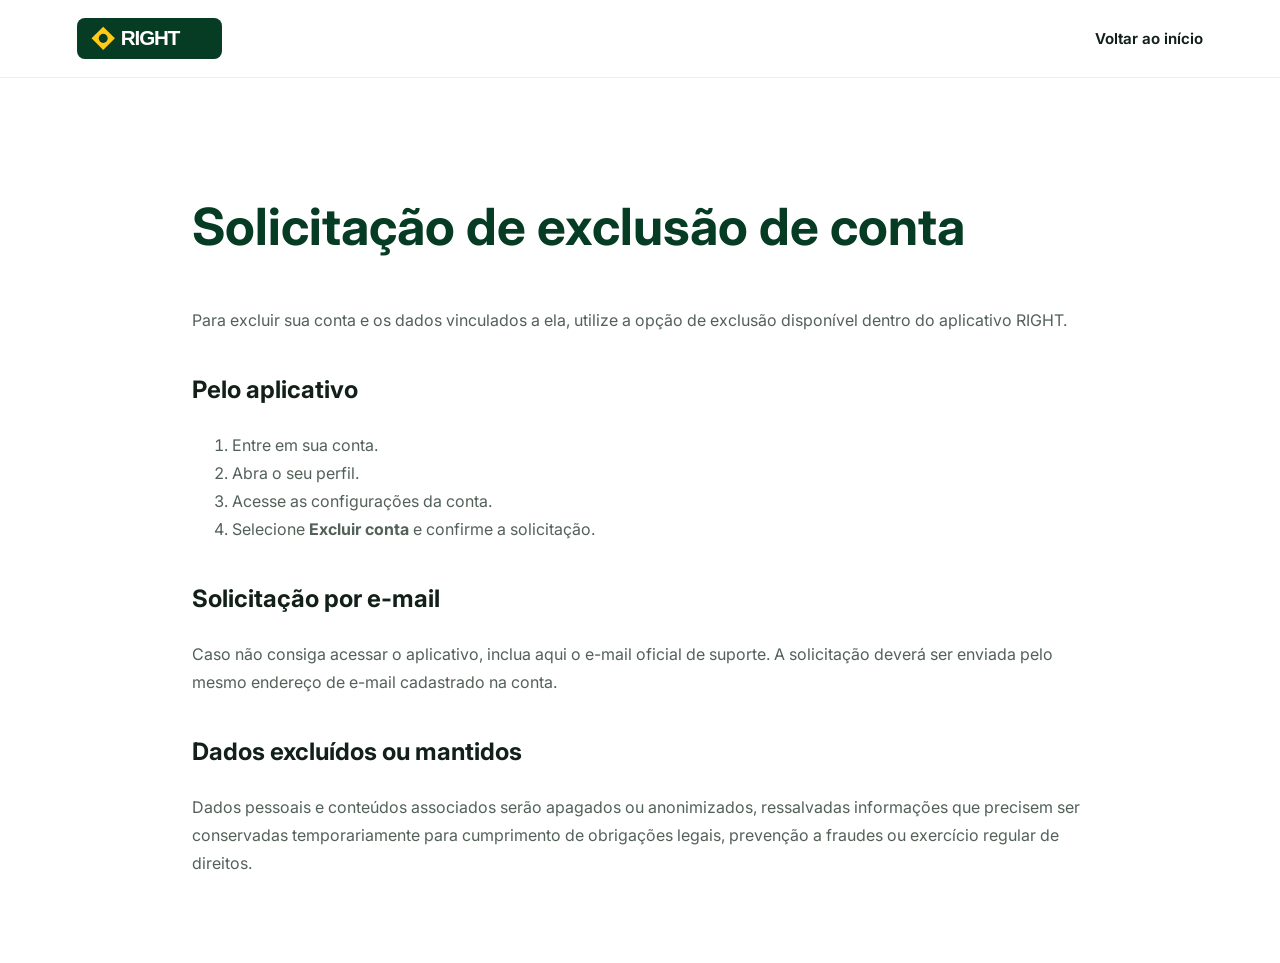
==== excluir-conta.html @ 095d3797 "Add files via upload" ====
<!DOCTYPE html>
<html lang="pt-BR">
<head>
  <meta charset="UTF-8"><meta name="viewport" content="width=device-width,initial-scale=1">
  <title>Excluir conta — RIGHT</title>
  <link rel="stylesheet" href="style.css">
</head>
<body>
<header class="header">
  <a class="brand" href="index.html"><img src="assets/logo-right.svg" alt="RIGHT"></a>
  <nav class="nav" style="display:flex"><a href="index.html">Voltar ao início</a></nav>
</header>
<main class="legal-page">
  <h1>Solicitação de exclusão de conta</h1>
  <p>Para excluir sua conta e os dados vinculados a ela, utilize a opção de exclusão disponível dentro do aplicativo RIGHT.</p>

  <h2>Pelo aplicativo</h2>
  <ol>
    <li>Entre em sua conta.</li>
    <li>Abra o seu perfil.</li>
    <li>Acesse as configurações da conta.</li>
    <li>Selecione <strong>Excluir conta</strong> e confirme a solicitação.</li>
  </ol>

  <h2>Solicitação por e-mail</h2>
  <p>Caso não consiga acessar o aplicativo, inclua aqui o e-mail oficial de suporte. A solicitação deverá ser enviada pelo mesmo endereço de e-mail cadastrado na conta.</p>

  <h2>Dados excluídos ou mantidos</h2>
  <p>Dados pessoais e conteúdos associados serão apagados ou anonimizados, ressalvadas informações que precisem ser conservadas temporariamente para cumprimento de obrigações legais, prevenção a fraudes ou exercício regular de direitos.</p>
</main>
</body>
</html>
---- style.css ----
@import url('https://fonts.googleapis.com/css2?family=Inter:wght@400;500;600;700;800;900&display=swap');

:root {
  --green-950: #031f14;
  --green-900: #063b24;
  --green-800: #075c34;
  --green-700: #087443;
  --green-500: #16a05d;
  --yellow: #ffcb19;
  --yellow-soft: #fff4b8;
  --white: #ffffff;
  --off-white: #f6f8f4;
  --text: #122019;
  --muted: #627068;
  --border: #dfe8e1;
  --shadow: 0 20px 60px rgba(3, 59, 36, .14);
}

* { box-sizing: border-box; }

html {
  scroll-behavior: smooth;
  scroll-padding-top: 78px;
}

body {
  margin: 0;
  font-family: 'Inter', Arial, sans-serif;
  color: var(--text);
  background: var(--white);
}

a { color: inherit; text-decoration: none; }

.header {
  height: 78px;
  padding: 0 clamp(22px, 6vw, 90px);
  display: flex;
  align-items: center;
  justify-content: space-between;
  background: rgba(255,255,255,.94);
  backdrop-filter: blur(14px);
  border-bottom: 1px solid rgba(6,59,36,.08);
  position: sticky;
  top: 0;
  z-index: 30;
}

.brand img, .footer-brand img {
  display: block;
  width: 145px;
  height: auto;
}

.nav {
  display: flex;
  align-items: center;
  gap: 30px;
  font-size: .94rem;
  font-weight: 650;
}

.nav a:hover { color: var(--green-700); }

.nav-download {
  padding: 12px 19px;
  border-radius: 10px;
  background: var(--green-800);
  color: white !important;
}

.menu-button {
  display: none;
  border: 0;
  background: transparent;
  padding: 8px;
}

.menu-button span {
  width: 25px;
  height: 3px;
  margin: 4px;
  display: block;
  border-radius: 3px;
  background: var(--green-900);
}

.hero {
  min-height: calc(100vh - 78px);
  padding: 75px clamp(22px, 7vw, 110px);
  display: grid;
  grid-template-columns: 1.05fr .95fr;
  align-items: center;
  gap: 60px;
  overflow: hidden;
  background:
    radial-gradient(circle at 80% 28%, rgba(255,203,25,.24), transparent 30%),
    linear-gradient(135deg, #f8fbf6 0%, #ffffff 45%, #edf7ef 100%);
}

.tag, .eyebrow {
  display: inline-flex;
  color: var(--green-800);
  font-size: .75rem;
  font-weight: 850;
  letter-spacing: 1.5px;
  text-transform: uppercase;
}

.tag {
  padding: 8px 12px;
  border: 1px solid rgba(8,116,67,.16);
  border-radius: 999px;
  background: rgba(22,160,93,.08);
}

.hero h1 {
  max-width: 720px;
  margin: 22px 0 20px;
  font-size: clamp(2.7rem, 5.5vw, 5rem);
  line-height: .99;
  letter-spacing: -.055em;
  color: var(--green-950);
}

.hero-content > p {
  max-width: 650px;
  font-size: clamp(1rem, 1.5vw, 1.2rem);
  line-height: 1.7;
  color: var(--muted);
}

.hero-actions {
  display: flex;
  gap: 14px;
  flex-wrap: wrap;
  margin-top: 30px;
}

.button {
  min-height: 52px;
  padding: 0 24px;
  display: inline-flex;
  align-items: center;
  justify-content: center;
  gap: 10px;
  border-radius: 11px;
  font-weight: 780;
  transition: transform .2s, box-shadow .2s, background .2s;
}

.button:hover {
  transform: translateY(-2px);
  box-shadow: 0 10px 25px rgba(3,59,36,.18);
}

.button-primary {
  background: var(--green-800);
  color: white;
}

.button-secondary {
  border: 1px solid var(--border);
  background: white;
  color: var(--green-900);
}

.button-white {
  margin-top: 15px;
  color: var(--green-900);
  background: white;
}

.android-icon {
  color: var(--yellow);
  transform: rotate(45deg);
}

.download-note {
  margin-top: 15px;
  font-size: .78rem !important;
  line-height: 1.5 !important;
  color: #7d8982 !important;
}

.hero-stats {
  margin-top: 38px;
  display: flex;
  gap: 34px;
}

.hero-stats div {
  display: flex;
  flex-direction: column;
  gap: 4px;
}

.hero-stats strong {
  font-size: 1.05rem;
  color: var(--green-900);
}

.hero-stats span {
  font-size: .78rem;
  color: var(--muted);
}

.phone-area {
  min-height: 580px;
  display: flex;
  align-items: center;
  justify-content: center;
  position: relative;
}

.glow {
  width: 430px;
  height: 430px;
  position: absolute;
  border-radius: 50%;
  background: linear-gradient(135deg, var(--yellow), #7bd486);
  filter: blur(4px);
  opacity: .68;
}

.phone {
  width: min(310px, 76vw);
  height: 630px;
  position: relative;
  padding: 10px;
  border: 8px solid #10261b;
  border-radius: 46px;
  background: #111;
  box-shadow: 0 35px 75px rgba(3,31,20,.3);
  transform: rotate(3deg);
}

.phone-top {
  width: 110px;
  height: 21px;
  position: absolute;
  top: 9px;
  left: 50%;
  z-index: 4;
  transform: translateX(-50%);
  border-radius: 20px;
  background: #10261b;
}

.app-screen {
  height: 100%;
  overflow: hidden;
  border-radius: 31px;
  background: #f2f5f2;
}

.app-header {
  height: 59px;
  padding: 22px 15px 10px;
  display: flex;
  justify-content: space-between;
  align-items: center;
  color: var(--green-900);
  background: white;
  border-bottom: 1px solid #e7ece8;
  font-size: .65rem;
}

.mini-logo {
  font-size: 1rem;
  font-weight: 900;
  letter-spacing: -.5px;
}

.story-row {
  padding: 12px 10px;
  display: flex;
  gap: 12px;
  background: white;
  border-bottom: 1px solid #e4eae5;
}

.story-row div {
  display: flex;
  align-items: center;
  flex-direction: column;
  gap: 4px;
  font-size: .55rem;
}

.story-row span {
  width: 45px;
  height: 45px;
  display: grid;
  place-items: center;
  border: 3px solid var(--yellow);
  border-radius: 50%;
  color: white;
  background: var(--green-800);
  font-weight: 800;
}

.story-row small { font-size: .52rem; }

.post {
  margin-top: 8px;
  padding: 12px;
  background: white;
  font-size: .66rem;
}

.post-user {
  display: flex;
  align-items: center;
  gap: 8px;
}

.post-user > div:last-child {
  display: flex;
  flex-direction: column;
}

.post-user small { color: #7c8981; }

.avatar {
  width: 33px;
  height: 33px;
  display: grid;
  place-items: center;
  border-radius: 50%;
  color: white;
  background: var(--green-800);
  font-weight: 800;
}

.avatar.yellow {
  color: var(--green-950);
  background: var(--yellow);
}

.post-image {
  min-height: 160px;
  padding: 18px;
  display: flex;
  justify-content: center;
  align-items: center;
  flex-direction: column;
  border-radius: 9px;
  color: white;
  background: linear-gradient(145deg, #04703d, #03291a);
  overflow: hidden;
}

.post-image b { margin-top: 12px; font-size: .82rem; }

.flag-shape {
  width: 95px;
  height: 65px;
  transform: rotate(12deg);
  background: var(--yellow);
  clip-path: polygon(50% 0%, 100% 50%, 50% 100%, 0% 50%);
}

.post-actions {
  margin-top: 10px;
  color: #526159;
  font-size: .57rem;
}

.small-post { padding-bottom: 20px; }

.bottom-nav {
  width: 100%;
  position: absolute;
  bottom: 10px;
  left: 0;
  padding: 13px 25px;
  color: var(--green-900);
  background: white;
  border-top: 1px solid #e0e7e2;
  text-align: center;
}

.section {
  padding: 105px clamp(22px, 7vw, 110px);
}

.intro { text-align: center; }

.section h2, .community-section h2, .download-section h2 {
  margin: 14px auto 18px;
  max-width: 820px;
  font-size: clamp(2rem, 4vw, 3.4rem);
  line-height: 1.1;
  letter-spacing: -.04em;
}

.section-lead {
  max-width: 710px;
  margin: 0 auto;
  color: var(--muted);
  line-height: 1.7;
}

.feature-grid {
  max-width: 1200px;
  margin: 55px auto 0;
  display: grid;
  grid-template-columns: repeat(3, 1fr);
  gap: 20px;
  text-align: left;
}

.feature-card {
  padding: 28px;
  border: 1px solid var(--border);
  border-radius: 18px;
  background: white;
  box-shadow: 0 8px 35px rgba(3,59,36,.05);
}

.feature-card:hover {
  transform: translateY(-4px);
  box-shadow: var(--shadow);
  transition: .2s;
}

.feature-icon {
  width: 47px;
  height: 47px;
  display: grid;
  place-items: center;
  border-radius: 13px;
  color: var(--green-900);
  background: var(--yellow-soft);
  font-size: 1.4rem;
}

.feature-card h3 { margin: 19px 0 10px; }

.feature-card p {
  margin: 0;
  color: var(--muted);
  line-height: 1.65;
  font-size: .92rem;
}

.community-section {
  padding: 105px clamp(22px, 8vw, 130px);
  display: grid;
  grid-template-columns: 1.05fr .95fr;
  align-items: center;
  gap: 70px;
  color: white;
  background: var(--green-950);
}

.eyebrow.light { color: var(--yellow); }

.community-section h2 { margin-left: 0; }

.community-copy p, .community-copy li {
  color: #c8d7ce;
  line-height: 1.7;
}

.community-copy ul {
  padding: 0;
  list-style: none;
}

.community-copy li {
  margin: 13px 0;
}

.community-copy li::before {
  content: "✓";
  margin-right: 10px;
  color: var(--yellow);
  font-weight: 900;
}

.community-art {
  min-height: 430px;
  position: relative;
}

.circle {
  position: absolute;
  display: grid;
  place-items: center;
  border: 4px solid rgba(255,255,255,.85);
  border-radius: 50%;
  color: white;
  background: var(--green-700);
  box-shadow: 0 0 0 11px rgba(255,255,255,.06);
  font-weight: 850;
}

.circle-main {
  width: 180px;
  height: 180px;
  top: 125px;
  left: calc(50% - 90px);
  color: var(--green-950);
  background: var(--yellow);
  font-size: 1.55rem;
  border-color: white;
}

.circle-1 { width: 90px; height: 90px; top: 10px; left: 25%; }
.circle-2 { width: 110px; height: 110px; top: 45px; right: 3%; }
.circle-3 { width: 100px; height: 100px; bottom: 15px; left: 8%; }
.circle-4 { width: 82px; height: 82px; bottom: 28px; right: 12%; }

.safety { background: var(--off-white); }

.safety-box {
  max-width: 1100px;
  margin: auto;
  padding: 50px;
  display: grid;
  grid-template-columns: 1fr auto;
  gap: 50px;
  align-items: center;
  border: 1px solid var(--border);
  border-radius: 25px;
  background: white;
  box-shadow: var(--shadow);
}

.safety-box h2 {
  margin: 13px 0;
  max-width: 700px;
}

.safety-box p {
  max-width: 720px;
  color: var(--muted);
  line-height: 1.7;
}

.shield {
  width: 130px;
  height: 150px;
  display: grid;
  place-items: center;
  color: var(--green-950);
  background: var(--yellow);
  font-size: 3rem;
  font-weight: 900;
  clip-path: polygon(50% 0%, 92% 15%, 86% 70%, 50% 100%, 14% 70%, 8% 15%);
}

.download-section {
  padding: 100px 22px;
  text-align: center;
  color: white;
  background:
    radial-gradient(circle at 20% 30%, rgba(255,203,25,.20), transparent 30%),
    linear-gradient(135deg, var(--green-800), var(--green-950));
}

.download-section p { color: #d8e4dc; }

.download-content small {
  display: block;
  margin-top: 16px;
  color: #aebeb4;
}

footer {
  padding: 45px clamp(22px, 7vw, 110px) 25px;
  display: grid;
  grid-template-columns: 1fr auto;
  align-items: start;
  gap: 35px;
  color: #617068;
  background: white;
}

.footer-brand p { font-size: .85rem; }

.footer-links {
  display: flex;
  gap: 20px;
  flex-wrap: wrap;
  font-size: .83rem;
  font-weight: 650;
}

.copyright {
  grid-column: 1 / -1;
  padding-top: 20px;
  border-top: 1px solid var(--border);
  font-size: .75rem;
}

.legal-page {
  min-height: calc(100vh - 78px);
  padding: 70px clamp(22px, 15vw, 240px);
  line-height: 1.75;
}

.legal-page h1 {
  color: var(--green-900);
  font-size: clamp(2rem, 5vw, 3.2rem);
}

.legal-page h2 { margin-top: 35px; }
.legal-page p, .legal-page li { color: #536159; }

@media (max-width: 900px) {
  .menu-button { display: block; }

  .nav {
    display: none;
    position: absolute;
    top: 77px;
    left: 0;
    right: 0;
    padding: 22px;
    flex-direction: column;
    align-items: stretch;
    gap: 16px;
    background: white;
    border-bottom: 1px solid var(--border);
    box-shadow: 0 12px 25px rgba(3,59,36,.08);
  }

  .nav.open { display: flex; }

  .hero {
    grid-template-columns: 1fr;
    padding-top: 55px;
    text-align: center;
  }

  .hero h1, .hero-content > p { margin-left: auto; margin-right: auto; }
  .hero-actions, .hero-stats { justify-content: center; }

  .phone-area { min-height: 690px; }

  .feature-grid { grid-template-columns: repeat(2, 1fr); }

  .community-section {
    grid-template-columns: 1fr;
    text-align: center;
  }

  .community-section h2 { margin-left: auto; }
  .community-copy ul { display: inline-block; text-align: left; }
  .community-art { width: min(500px, 100%); margin: auto; }
}

@media (max-width: 600px) {
  .header { height: 70px; padding: 0 18px; }
  .brand img { width: 125px; }
  .nav { top: 69px; }

  .hero {
    min-height: auto;
    padding: 50px 20px 70px;
  }

  .hero h1 { font-size: 2.65rem; }
  .hero-actions { flex-direction: column; }
  .button { width: 100%; }

  .hero-stats { gap: 17px; }
  .hero-stats span { font-size: .68rem; }

  .phone-area { min-height: 620px; }
  .phone { height: 585px; }

  .section { padding: 75px 20px; }
  .feature-grid { grid-template-columns: 1fr; }

  .community-section { padding: 75px 20px; }
  .community-art { min-height: 360px; }
  .circle-main { width: 145px; height: 145px; left: calc(50% - 72px); }
  .circle-2 { right: 0; }
  .circle-3 { left: 0; }

  .safety-box {
    padding: 30px 24px;
    grid-template-columns: 1fr;
    text-align: center;
  }

  .shield { margin: auto; }

  footer { grid-template-columns: 1fr; text-align: center; }
  .footer-brand img { margin: auto; }
  .footer-links { justify-content: center; }
}
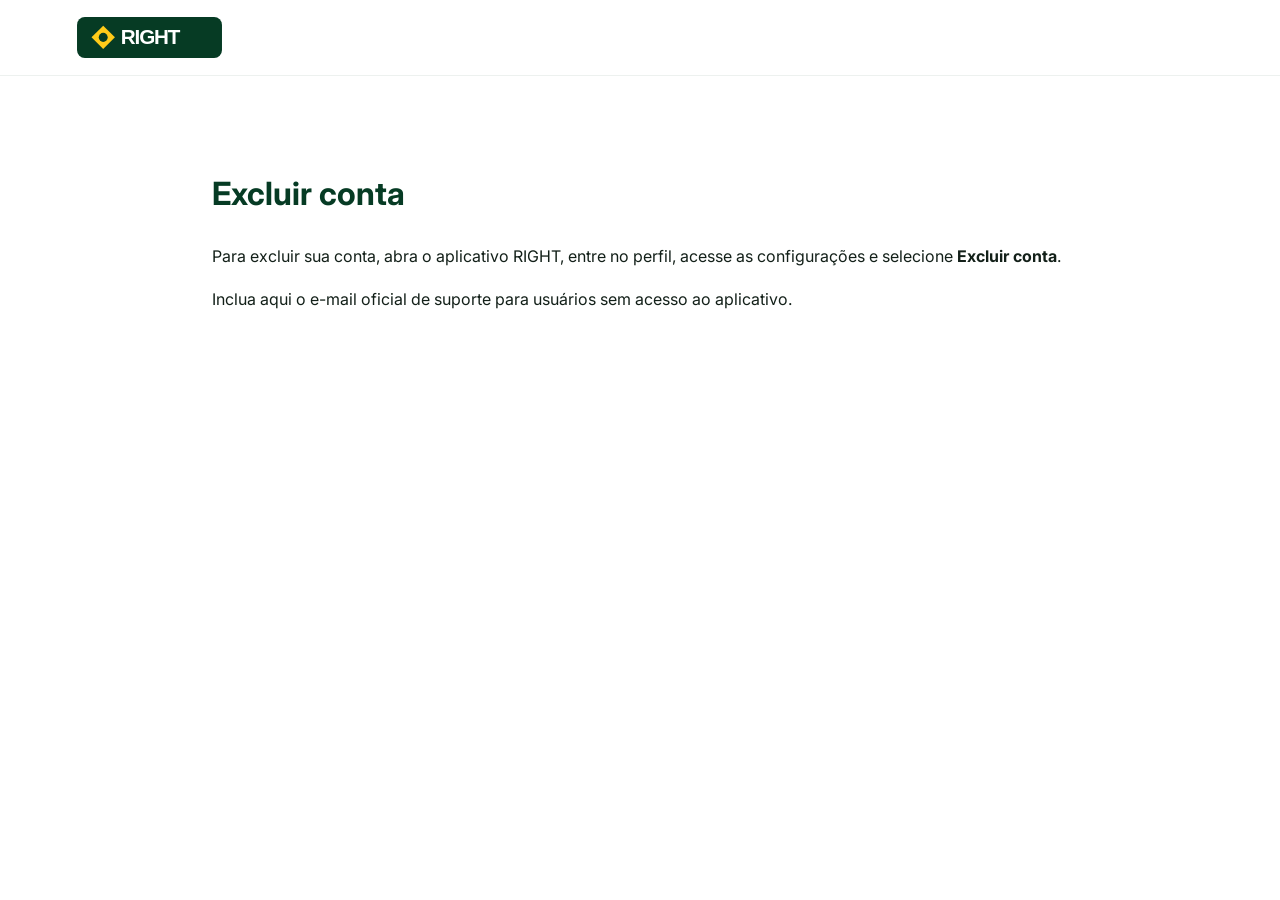
==== commit f7d2bf63: "Add files via upload" ====
--- a/excluir-conta.html
+++ b/excluir-conta.html
@@ -1,32 +1 @@
-<!DOCTYPE html>
-<html lang="pt-BR">
-<head>
-  <meta charset="UTF-8"><meta name="viewport" content="width=device-width,initial-scale=1">
-  <title>Excluir conta — RIGHT</title>
-  <link rel="stylesheet" href="style.css">
-</head>
-<body>
-<header class="header">
-  <a class="brand" href="index.html"><img src="assets/logo-right.svg" alt="RIGHT"></a>
-  <nav class="nav" style="display:flex"><a href="index.html">Voltar ao início</a></nav>
-</header>
-<main class="legal-page">
-  <h1>Solicitação de exclusão de conta</h1>
-  <p>Para excluir sua conta e os dados vinculados a ela, utilize a opção de exclusão disponível dentro do aplicativo RIGHT.</p>
-
-  <h2>Pelo aplicativo</h2>
-  <ol>
-    <li>Entre em sua conta.</li>
-    <li>Abra o seu perfil.</li>
-    <li>Acesse as configurações da conta.</li>
-    <li>Selecione <strong>Excluir conta</strong> e confirme a solicitação.</li>
-  </ol>
-
-  <h2>Solicitação por e-mail</h2>
-  <p>Caso não consiga acessar o aplicativo, inclua aqui o e-mail oficial de suporte. A solicitação deverá ser enviada pelo mesmo endereço de e-mail cadastrado na conta.</p>
-
-  <h2>Dados excluídos ou mantidos</h2>
-  <p>Dados pessoais e conteúdos associados serão apagados ou anonimizados, ressalvadas informações que precisem ser conservadas temporariamente para cumprimento de obrigações legais, prevenção a fraudes ou exercício regular de direitos.</p>
-</main>
-</body>
-</html>
+<!doctype html><html lang="pt-BR"><head><meta charset="utf-8"><meta name="viewport" content="width=device-width,initial-scale=1"><link rel="stylesheet" href="style.css"></head><body><header><a class="logo" href="index.html"><img src="assets/logo-right.svg"></a></header><main class="legal"><h1>Excluir conta</h1><p>Para excluir sua conta, abra o aplicativo RIGHT, entre no perfil, acesse as configurações e selecione <b>Excluir conta</b>.</p><p>Inclua aqui o e-mail oficial de suporte para usuários sem acesso ao aplicativo.</p></main></body></html>
--- a/style.css
+++ b/style.css
@@ -1,696 +1 @@
-@import url('https://fonts.googleapis.com/css2?family=Inter:wght@400;500;600;700;800;900&display=swap');
-
-:root {
-  --green-950: #031f14;
-  --green-900: #063b24;
-  --green-800: #075c34;
-  --green-700: #087443;
-  --green-500: #16a05d;
-  --yellow: #ffcb19;
-  --yellow-soft: #fff4b8;
-  --white: #ffffff;
-  --off-white: #f6f8f4;
-  --text: #122019;
-  --muted: #627068;
-  --border: #dfe8e1;
-  --shadow: 0 20px 60px rgba(3, 59, 36, .14);
-}
-
-* { box-sizing: border-box; }
-
-html {
-  scroll-behavior: smooth;
-  scroll-padding-top: 78px;
-}
-
-body {
-  margin: 0;
-  font-family: 'Inter', Arial, sans-serif;
-  color: var(--text);
-  background: var(--white);
-}
-
-a { color: inherit; text-decoration: none; }
-
-.header {
-  height: 78px;
-  padding: 0 clamp(22px, 6vw, 90px);
-  display: flex;
-  align-items: center;
-  justify-content: space-between;
-  background: rgba(255,255,255,.94);
-  backdrop-filter: blur(14px);
-  border-bottom: 1px solid rgba(6,59,36,.08);
-  position: sticky;
-  top: 0;
-  z-index: 30;
-}
-
-.brand img, .footer-brand img {
-  display: block;
-  width: 145px;
-  height: auto;
-}
-
-.nav {
-  display: flex;
-  align-items: center;
-  gap: 30px;
-  font-size: .94rem;
-  font-weight: 650;
-}
-
-.nav a:hover { color: var(--green-700); }
-
-.nav-download {
-  padding: 12px 19px;
-  border-radius: 10px;
-  background: var(--green-800);
-  color: white !important;
-}
-
-.menu-button {
-  display: none;
-  border: 0;
-  background: transparent;
-  padding: 8px;
-}
-
-.menu-button span {
-  width: 25px;
-  height: 3px;
-  margin: 4px;
-  display: block;
-  border-radius: 3px;
-  background: var(--green-900);
-}
-
-.hero {
-  min-height: calc(100vh - 78px);
-  padding: 75px clamp(22px, 7vw, 110px);
-  display: grid;
-  grid-template-columns: 1.05fr .95fr;
-  align-items: center;
-  gap: 60px;
-  overflow: hidden;
-  background:
-    radial-gradient(circle at 80% 28%, rgba(255,203,25,.24), transparent 30%),
-    linear-gradient(135deg, #f8fbf6 0%, #ffffff 45%, #edf7ef 100%);
-}
-
-.tag, .eyebrow {
-  display: inline-flex;
-  color: var(--green-800);
-  font-size: .75rem;
-  font-weight: 850;
-  letter-spacing: 1.5px;
-  text-transform: uppercase;
-}
-
-.tag {
-  padding: 8px 12px;
-  border: 1px solid rgba(8,116,67,.16);
-  border-radius: 999px;
-  background: rgba(22,160,93,.08);
-}
-
-.hero h1 {
-  max-width: 720px;
-  margin: 22px 0 20px;
-  font-size: clamp(2.7rem, 5.5vw, 5rem);
-  line-height: .99;
-  letter-spacing: -.055em;
-  color: var(--green-950);
-}
-
-.hero-content > p {
-  max-width: 650px;
-  font-size: clamp(1rem, 1.5vw, 1.2rem);
-  line-height: 1.7;
-  color: var(--muted);
-}
-
-.hero-actions {
-  display: flex;
-  gap: 14px;
-  flex-wrap: wrap;
-  margin-top: 30px;
-}
-
-.button {
-  min-height: 52px;
-  padding: 0 24px;
-  display: inline-flex;
-  align-items: center;
-  justify-content: center;
-  gap: 10px;
-  border-radius: 11px;
-  font-weight: 780;
-  transition: transform .2s, box-shadow .2s, background .2s;
-}
-
-.button:hover {
-  transform: translateY(-2px);
-  box-shadow: 0 10px 25px rgba(3,59,36,.18);
-}
-
-.button-primary {
-  background: var(--green-800);
-  color: white;
-}
-
-.button-secondary {
-  border: 1px solid var(--border);
-  background: white;
-  color: var(--green-900);
-}
-
-.button-white {
-  margin-top: 15px;
-  color: var(--green-900);
-  background: white;
-}
-
-.android-icon {
-  color: var(--yellow);
-  transform: rotate(45deg);
-}
-
-.download-note {
-  margin-top: 15px;
-  font-size: .78rem !important;
-  line-height: 1.5 !important;
-  color: #7d8982 !important;
-}
-
-.hero-stats {
-  margin-top: 38px;
-  display: flex;
-  gap: 34px;
-}
-
-.hero-stats div {
-  display: flex;
-  flex-direction: column;
-  gap: 4px;
-}
-
-.hero-stats strong {
-  font-size: 1.05rem;
-  color: var(--green-900);
-}
-
-.hero-stats span {
-  font-size: .78rem;
-  color: var(--muted);
-}
-
-.phone-area {
-  min-height: 580px;
-  display: flex;
-  align-items: center;
-  justify-content: center;
-  position: relative;
-}
-
-.glow {
-  width: 430px;
-  height: 430px;
-  position: absolute;
-  border-radius: 50%;
-  background: linear-gradient(135deg, var(--yellow), #7bd486);
-  filter: blur(4px);
-  opacity: .68;
-}
-
-.phone {
-  width: min(310px, 76vw);
-  height: 630px;
-  position: relative;
-  padding: 10px;
-  border: 8px solid #10261b;
-  border-radius: 46px;
-  background: #111;
-  box-shadow: 0 35px 75px rgba(3,31,20,.3);
-  transform: rotate(3deg);
-}
-
-.phone-top {
-  width: 110px;
-  height: 21px;
-  position: absolute;
-  top: 9px;
-  left: 50%;
-  z-index: 4;
-  transform: translateX(-50%);
-  border-radius: 20px;
-  background: #10261b;
-}
-
-.app-screen {
-  height: 100%;
-  overflow: hidden;
-  border-radius: 31px;
-  background: #f2f5f2;
-}
-
-.app-header {
-  height: 59px;
-  padding: 22px 15px 10px;
-  display: flex;
-  justify-content: space-between;
-  align-items: center;
-  color: var(--green-900);
-  background: white;
-  border-bottom: 1px solid #e7ece8;
-  font-size: .65rem;
-}
-
-.mini-logo {
-  font-size: 1rem;
-  font-weight: 900;
-  letter-spacing: -.5px;
-}
-
-.story-row {
-  padding: 12px 10px;
-  display: flex;
-  gap: 12px;
-  background: white;
-  border-bottom: 1px solid #e4eae5;
-}
-
-.story-row div {
-  display: flex;
-  align-items: center;
-  flex-direction: column;
-  gap: 4px;
-  font-size: .55rem;
-}
-
-.story-row span {
-  width: 45px;
-  height: 45px;
-  display: grid;
-  place-items: center;
-  border: 3px solid var(--yellow);
-  border-radius: 50%;
-  color: white;
-  background: var(--green-800);
-  font-weight: 800;
-}
-
-.story-row small { font-size: .52rem; }
-
-.post {
-  margin-top: 8px;
-  padding: 12px;
-  background: white;
-  font-size: .66rem;
-}
-
-.post-user {
-  display: flex;
-  align-items: center;
-  gap: 8px;
-}
-
-.post-user > div:last-child {
-  display: flex;
-  flex-direction: column;
-}
-
-.post-user small { color: #7c8981; }
-
-.avatar {
-  width: 33px;
-  height: 33px;
-  display: grid;
-  place-items: center;
-  border-radius: 50%;
-  color: white;
-  background: var(--green-800);
-  font-weight: 800;
-}
-
-.avatar.yellow {
-  color: var(--green-950);
-  background: var(--yellow);
-}
-
-.post-image {
-  min-height: 160px;
-  padding: 18px;
-  display: flex;
-  justify-content: center;
-  align-items: center;
-  flex-direction: column;
-  border-radius: 9px;
-  color: white;
-  background: linear-gradient(145deg, #04703d, #03291a);
-  overflow: hidden;
-}
-
-.post-image b { margin-top: 12px; font-size: .82rem; }
-
-.flag-shape {
-  width: 95px;
-  height: 65px;
-  transform: rotate(12deg);
-  background: var(--yellow);
-  clip-path: polygon(50% 0%, 100% 50%, 50% 100%, 0% 50%);
-}
-
-.post-actions {
-  margin-top: 10px;
-  color: #526159;
-  font-size: .57rem;
-}
-
-.small-post { padding-bottom: 20px; }
-
-.bottom-nav {
-  width: 100%;
-  position: absolute;
-  bottom: 10px;
-  left: 0;
-  padding: 13px 25px;
-  color: var(--green-900);
-  background: white;
-  border-top: 1px solid #e0e7e2;
-  text-align: center;
-}
-
-.section {
-  padding: 105px clamp(22px, 7vw, 110px);
-}
-
-.intro { text-align: center; }
-
-.section h2, .community-section h2, .download-section h2 {
-  margin: 14px auto 18px;
-  max-width: 820px;
-  font-size: clamp(2rem, 4vw, 3.4rem);
-  line-height: 1.1;
-  letter-spacing: -.04em;
-}
-
-.section-lead {
-  max-width: 710px;
-  margin: 0 auto;
-  color: var(--muted);
-  line-height: 1.7;
-}
-
-.feature-grid {
-  max-width: 1200px;
-  margin: 55px auto 0;
-  display: grid;
-  grid-template-columns: repeat(3, 1fr);
-  gap: 20px;
-  text-align: left;
-}
-
-.feature-card {
-  padding: 28px;
-  border: 1px solid var(--border);
-  border-radius: 18px;
-  background: white;
-  box-shadow: 0 8px 35px rgba(3,59,36,.05);
-}
-
-.feature-card:hover {
-  transform: translateY(-4px);
-  box-shadow: var(--shadow);
-  transition: .2s;
-}
-
-.feature-icon {
-  width: 47px;
-  height: 47px;
-  display: grid;
-  place-items: center;
-  border-radius: 13px;
-  color: var(--green-900);
-  background: var(--yellow-soft);
-  font-size: 1.4rem;
-}
-
-.feature-card h3 { margin: 19px 0 10px; }
-
-.feature-card p {
-  margin: 0;
-  color: var(--muted);
-  line-height: 1.65;
-  font-size: .92rem;
-}
-
-.community-section {
-  padding: 105px clamp(22px, 8vw, 130px);
-  display: grid;
-  grid-template-columns: 1.05fr .95fr;
-  align-items: center;
-  gap: 70px;
-  color: white;
-  background: var(--green-950);
-}
-
-.eyebrow.light { color: var(--yellow); }
-
-.community-section h2 { margin-left: 0; }
-
-.community-copy p, .community-copy li {
-  color: #c8d7ce;
-  line-height: 1.7;
-}
-
-.community-copy ul {
-  padding: 0;
-  list-style: none;
-}
-
-.community-copy li {
-  margin: 13px 0;
-}
-
-.community-copy li::before {
-  content: "✓";
-  margin-right: 10px;
-  color: var(--yellow);
-  font-weight: 900;
-}
-
-.community-art {
-  min-height: 430px;
-  position: relative;
-}
-
-.circle {
-  position: absolute;
-  display: grid;
-  place-items: center;
-  border: 4px solid rgba(255,255,255,.85);
-  border-radius: 50%;
-  color: white;
-  background: var(--green-700);
-  box-shadow: 0 0 0 11px rgba(255,255,255,.06);
-  font-weight: 850;
-}
-
-.circle-main {
-  width: 180px;
-  height: 180px;
-  top: 125px;
-  left: calc(50% - 90px);
-  color: var(--green-950);
-  background: var(--yellow);
-  font-size: 1.55rem;
-  border-color: white;
-}
-
-.circle-1 { width: 90px; height: 90px; top: 10px; left: 25%; }
-.circle-2 { width: 110px; height: 110px; top: 45px; right: 3%; }
-.circle-3 { width: 100px; height: 100px; bottom: 15px; left: 8%; }
-.circle-4 { width: 82px; height: 82px; bottom: 28px; right: 12%; }
-
-.safety { background: var(--off-white); }
-
-.safety-box {
-  max-width: 1100px;
-  margin: auto;
-  padding: 50px;
-  display: grid;
-  grid-template-columns: 1fr auto;
-  gap: 50px;
-  align-items: center;
-  border: 1px solid var(--border);
-  border-radius: 25px;
-  background: white;
-  box-shadow: var(--shadow);
-}
-
-.safety-box h2 {
-  margin: 13px 0;
-  max-width: 700px;
-}
-
-.safety-box p {
-  max-width: 720px;
-  color: var(--muted);
-  line-height: 1.7;
-}
-
-.shield {
-  width: 130px;
-  height: 150px;
-  display: grid;
-  place-items: center;
-  color: var(--green-950);
-  background: var(--yellow);
-  font-size: 3rem;
-  font-weight: 900;
-  clip-path: polygon(50% 0%, 92% 15%, 86% 70%, 50% 100%, 14% 70%, 8% 15%);
-}
-
-.download-section {
-  padding: 100px 22px;
-  text-align: center;
-  color: white;
-  background:
-    radial-gradient(circle at 20% 30%, rgba(255,203,25,.20), transparent 30%),
-    linear-gradient(135deg, var(--green-800), var(--green-950));
-}
-
-.download-section p { color: #d8e4dc; }
-
-.download-content small {
-  display: block;
-  margin-top: 16px;
-  color: #aebeb4;
-}
-
-footer {
-  padding: 45px clamp(22px, 7vw, 110px) 25px;
-  display: grid;
-  grid-template-columns: 1fr auto;
-  align-items: start;
-  gap: 35px;
-  color: #617068;
-  background: white;
-}
-
-.footer-brand p { font-size: .85rem; }
-
-.footer-links {
-  display: flex;
-  gap: 20px;
-  flex-wrap: wrap;
-  font-size: .83rem;
-  font-weight: 650;
-}
-
-.copyright {
-  grid-column: 1 / -1;
-  padding-top: 20px;
-  border-top: 1px solid var(--border);
-  font-size: .75rem;
-}
-
-.legal-page {
-  min-height: calc(100vh - 78px);
-  padding: 70px clamp(22px, 15vw, 240px);
-  line-height: 1.75;
-}
-
-.legal-page h1 {
-  color: var(--green-900);
-  font-size: clamp(2rem, 5vw, 3.2rem);
-}
-
-.legal-page h2 { margin-top: 35px; }
-.legal-page p, .legal-page li { color: #536159; }
-
-@media (max-width: 900px) {
-  .menu-button { display: block; }
-
-  .nav {
-    display: none;
-    position: absolute;
-    top: 77px;
-    left: 0;
-    right: 0;
-    padding: 22px;
-    flex-direction: column;
-    align-items: stretch;
-    gap: 16px;
-    background: white;
-    border-bottom: 1px solid var(--border);
-    box-shadow: 0 12px 25px rgba(3,59,36,.08);
-  }
-
-  .nav.open { display: flex; }
-
-  .hero {
-    grid-template-columns: 1fr;
-    padding-top: 55px;
-    text-align: center;
-  }
-
-  .hero h1, .hero-content > p { margin-left: auto; margin-right: auto; }
-  .hero-actions, .hero-stats { justify-content: center; }
-
-  .phone-area { min-height: 690px; }
-
-  .feature-grid { grid-template-columns: repeat(2, 1fr); }
-
-  .community-section {
-    grid-template-columns: 1fr;
-    text-align: center;
-  }
-
-  .community-section h2 { margin-left: auto; }
-  .community-copy ul { display: inline-block; text-align: left; }
-  .community-art { width: min(500px, 100%); margin: auto; }
-}
-
-@media (max-width: 600px) {
-  .header { height: 70px; padding: 0 18px; }
-  .brand img { width: 125px; }
-  .nav { top: 69px; }
-
-  .hero {
-    min-height: auto;
-    padding: 50px 20px 70px;
-  }
-
-  .hero h1 { font-size: 2.65rem; }
-  .hero-actions { flex-direction: column; }
-  .button { width: 100%; }
-
-  .hero-stats { gap: 17px; }
-  .hero-stats span { font-size: .68rem; }
-
-  .phone-area { min-height: 620px; }
-  .phone { height: 585px; }
-
-  .section { padding: 75px 20px; }
-  .feature-grid { grid-template-columns: 1fr; }
-
-  .community-section { padding: 75px 20px; }
-  .community-art { min-height: 360px; }
-  .circle-main { width: 145px; height: 145px; left: calc(50% - 72px); }
-  .circle-2 { right: 0; }
-  .circle-3 { left: 0; }
-
-  .safety-box {
-    padding: 30px 24px;
-    grid-template-columns: 1fr;
-    text-align: center;
-  }
-
-  .shield { margin: auto; }
-
-  footer { grid-template-columns: 1fr; text-align: center; }
-  .footer-brand img { margin: auto; }
-  .footer-links { justify-content: center; }
-}
+@import url('https://fonts.googleapis.com/css2?family=Inter:wght@400;600;700;800;900&display=swap');:root{--g:#063b24;--gd:#021d12;--gm:#087544;--y:#ffcc18;--txt:#132019;--mut:#667269;--off:#f4f8f4;--bd:#dfe8e1}*{box-sizing:border-box}html{scroll-behavior:smooth;scroll-padding-top:76px}body{margin:0;font-family:Inter,Arial,sans-serif;color:var(--txt)}a{text-decoration:none;color:inherit}header{height:76px;padding:0 clamp(20px,6vw,90px);display:flex;align-items:center;justify-content:space-between;position:sticky;top:0;z-index:9;background:#ffffffee;border-bottom:1px solid #063b2412}.logo img,footer img{width:145px;display:block}nav{display:flex;align-items:center;gap:25px;font-size:.9rem;font-weight:700}.navcta{padding:12px 18px;border-radius:10px;background:var(--g);color:#fff}#menu{display:none;border:0;background:none;font-size:1.5rem}.hero{min-height:calc(100vh - 76px);padding:70px clamp(22px,7vw,110px);display:grid;grid-template-columns:1.08fr .92fr;align-items:center;gap:65px;background:radial-gradient(circle at 82% 25%,#ffcc1838,transparent 30%),linear-gradient(140deg,#f9fbf7,#fff 55%,#edf7ef)}.tag,.eyebrow{display:inline-block;font-size:.74rem;font-weight:900;letter-spacing:1.4px;text-transform:uppercase;color:var(--g)}.tag{padding:8px 13px;border-radius:999px;background:#16a05d12;border:1px solid #08754425}.hero h1{max-width:780px;margin:22px 0;font-size:clamp(3rem,5.5vw,5.1rem);line-height:.98;letter-spacing:-.06em;color:var(--gd)}.hero p{max-width:670px;font-size:1.1rem;line-height:1.75;color:var(--mut)}.buttons{display:flex;gap:14px;flex-wrap:wrap;margin:30px 0 12px}.btn{min-height:52px;padding:0 23px;display:inline-flex;align-items:center;justify-content:center;border-radius:11px;font-weight:800}.primary{background:var(--g);color:white}.secondary{background:#fff;border:1px solid var(--bd);color:var(--g)}.hero small{color:#7d8982}.stats{display:flex;gap:30px;margin-top:35px}.stats div{display:flex;flex-direction:column}.stats b{color:var(--g)}.stats span{font-size:.72rem;color:var(--mut);margin-top:4px}.heroart{min-height:620px;display:flex;align-items:center;justify-content:center;position:relative}.glow{position:absolute;width:440px;height:440px;border-radius:50%;background:linear-gradient(135deg,var(--y),#76cf87)}.phone{width:225px;height:455px;padding:8px;border:7px solid #10251b;border-radius:36px;background:#111;box-shadow:0 30px 70px #031f1438;overflow:hidden}.phone.big{width:310px;height:625px;transform:rotate(3deg)}.phone img{width:100%;height:100%;object-fit:cover;border-radius:24px;background:#eef3ef}.strip{padding:18px;text-align:center;color:#fff;background:var(--gd);font-size:.75rem;font-weight:900;letter-spacing:2px}.section,.screens{padding:100px clamp(22px,7vw,110px)}.center{text-align:center}.section h2,.screens h2,.community h2,.download h2{max-width:880px;margin:14px auto 18px;font-size:clamp(2.1rem,4vw,3.6rem);line-height:1.08;letter-spacing:-.045em}.lead{max-width:740px;margin:0 auto;color:var(--mut);line-height:1.7}.steps,.features{max-width:1200px;margin:55px auto 0;display:grid;grid-template-columns:repeat(4,1fr);gap:18px}.steps article,.features article{padding:27px;border:1px solid var(--bd);border-radius:17px;background:#fff}.steps b{font-size:.78rem;color:var(--gm)}.steps p,.features p{color:var(--mut);font-size:.9rem;line-height:1.6}.screens{background:var(--gd);color:#fff}.yellow{color:var(--y)}.light{color:#bfd0c5}.screen-grid{max-width:1250px;margin:58px auto 0;display:grid;grid-template-columns:repeat(3,1fr);gap:42px 22px}.screen-grid article{text-align:center}.screen-grid .phone{margin:auto}.screen-grid p{max-width:280px;margin:auto;color:#bfd0c5;font-size:.87rem;line-height:1.55}.features{grid-template-columns:repeat(3,1fr)}.features article>div{width:46px;height:46px;display:grid;place-items:center;border-radius:13px;background:#fff3b3;color:var(--g);font-size:1.3rem}.community{padding:100px clamp(22px,8vw,130px);display:grid;grid-template-columns:1.08fr .92fr;gap:75px;align-items:center;color:#fff;background:linear-gradient(135deg,var(--gm),var(--gd))}.community h2{margin-left:0}.community p,.community li{color:#d0ddd5;line-height:1.7}.community ul{padding:0;list-style:none}.community li{margin:11px 0}.community li:before{content:'✓';color:var(--y);font-weight:900;margin-right:9px}.yellowbtn{margin-top:15px;background:var(--y);color:var(--gd)}.join{display:grid;grid-template-columns:1fr 1fr;gap:16px}.join div{min-height:145px;padding:24px;display:flex;flex-direction:column;justify-content:space-between;border:1px solid #ffffff25;border-radius:17px;background:#ffffff10}.join b{font-size:2rem;color:var(--y)}.join span{font-weight:700}.quote{padding:90px 22px;text-align:center}.quote blockquote{max-width:950px;margin:24px auto 0;font-size:clamp(1.8rem,3.5vw,3rem);line-height:1.25;font-weight:800;letter-spacing:-.035em;color:var(--g)}.download{padding:65px clamp(22px,7vw,110px);display:grid;grid-template-columns:1fr auto;gap:45px;align-items:center;color:#fff;background:var(--gd)}.download h2{margin-left:0}.download p{max-width:700px;color:#c5d4ca;line-height:1.65}.white{background:#fff;color:var(--g)}footer{padding:42px clamp(22px,7vw,110px) 24px;display:grid;grid-template-columns:1fr auto;gap:30px;color:var(--mut)}footer>div:last-of-type{display:flex;gap:20px;flex-wrap:wrap;font-size:.82rem;font-weight:700}.copy{grid-column:1/-1;padding-top:18px;border-top:1px solid var(--bd);font-size:.75rem}.legal{max-width:900px;margin:auto;padding:70px 22px;line-height:1.7}.legal h1{color:var(--g)}@media(max-width:950px){#menu{display:block}nav{display:none;position:absolute;top:75px;left:0;right:0;padding:20px;flex-direction:column;align-items:stretch;background:#fff}nav.open{display:flex}.hero{grid-template-columns:1fr;text-align:center}.hero h1,.hero p{margin-left:auto;margin-right:auto}.buttons,.stats{justify-content:center}.steps{grid-template-columns:repeat(2,1fr)}.screen-grid,.features{grid-template-columns:repeat(2,1fr)}.community{grid-template-columns:1fr;text-align:center}.community h2{margin-left:auto}.community ul{display:inline-block;text-align:left}.download{grid-template-columns:1fr;text-align:center}.download h2{margin-left:auto}}@media(max-width:600px){header{height:68px;padding:0 18px}.logo img{width:125px}nav{top:67px}.hero{padding:48px 20px 65px}.hero h1{font-size:2.7rem}.buttons{flex-direction:column}.btn{width:100%}.heroart{min-height:590px}.section,.screens{padding:72px 20px}.steps,.screen-grid,.features{grid-template-columns:1fr}.community{padding:72px 20px}.join{grid-template-columns:1fr}.download{padding:55px 20px}footer{grid-template-columns:1fr;text-align:center}footer img{margin:auto}footer>div:last-of-type{justify-content:center}}
